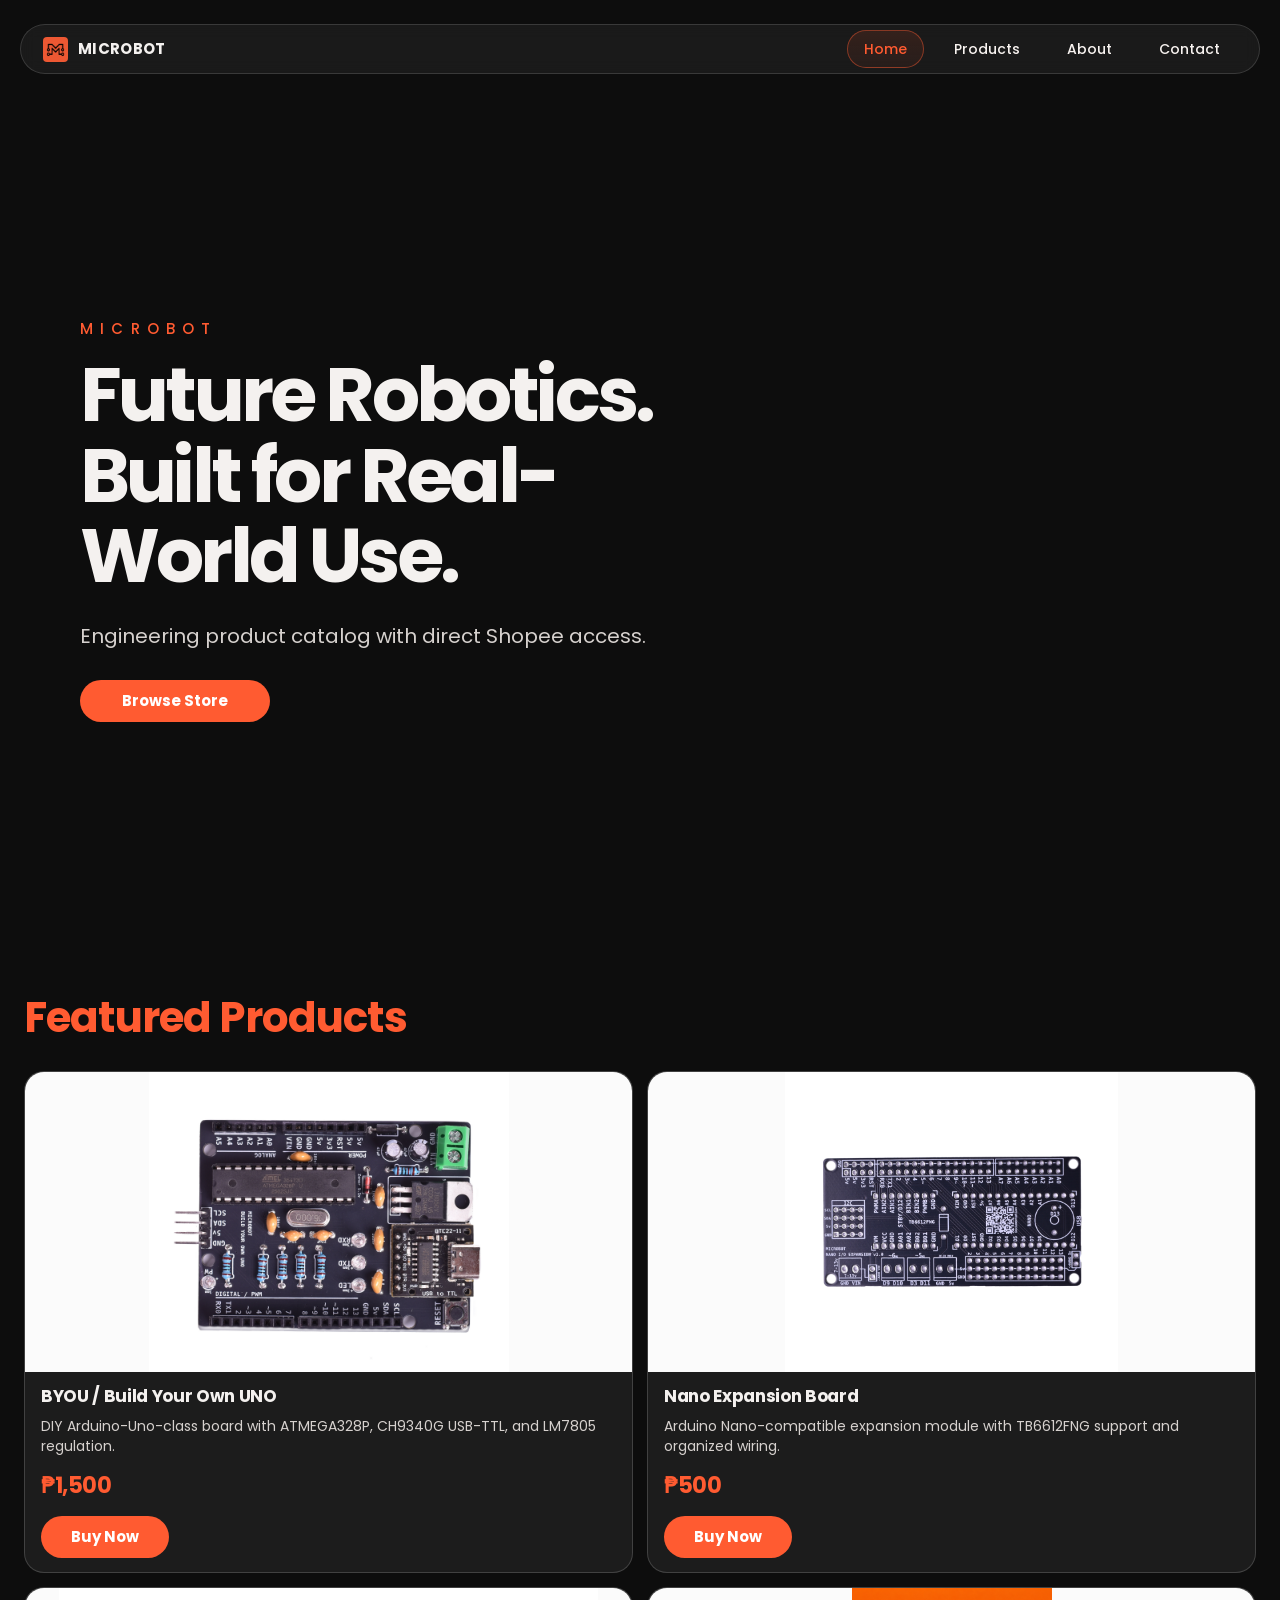
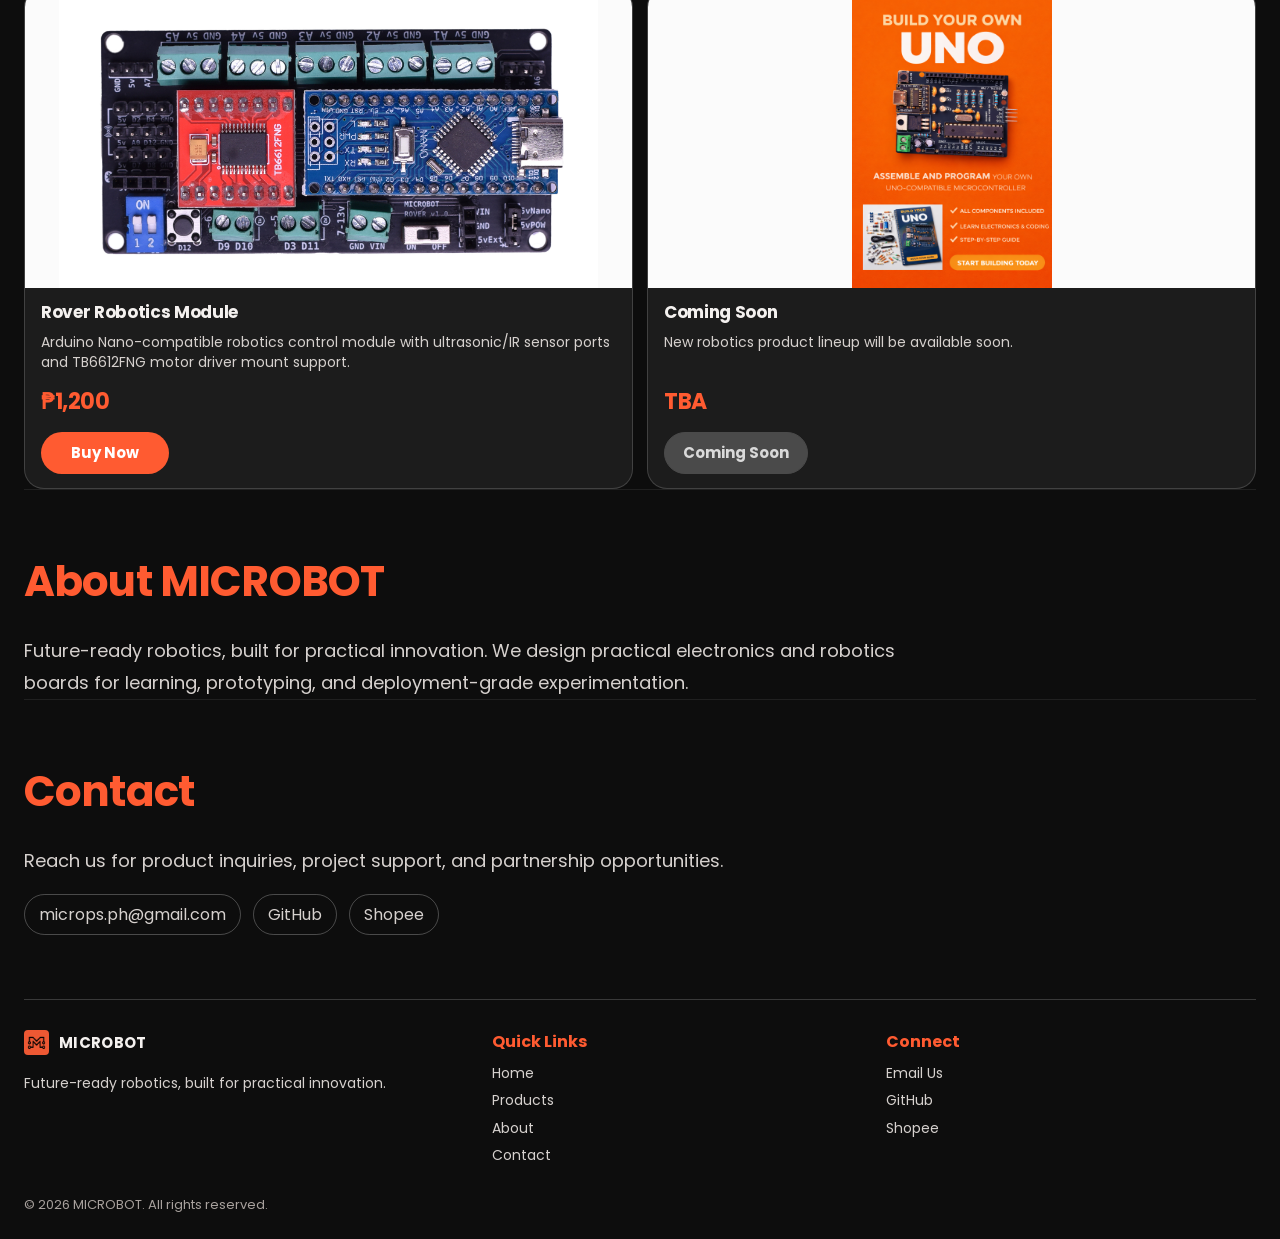
==== index.html @ d69ab6c5 "Initial commit - website ready for deployment" ====
<!doctype html>
<html lang="en">
<head>
  <meta charset="UTF-8">
  <meta name="viewport" content="width=device-width, initial-scale=1.0">
  <title>MICROBOT | Future Robotics Store</title>
  <meta name="theme-color" content="#0d0d0d">
  <link rel="preconnect" href="https://fonts.googleapis.com">
  <link rel="preconnect" href="https://fonts.gstatic.com" crossorigin>
  <link href="https://fonts.googleapis.com/css2?family=Poppins:wght@400;500;600;700;800&display=swap" rel="stylesheet">
  <link rel="stylesheet" href="style.css">
</head>
<body>
  <header class="site-shell">
    <div class="shell-bar">
      <a class="shell-brand" href="#home" aria-label="MICROBOT home">
        <img src="assets/images/Logo/logo.png" alt="MICROBOT logo">
        <span>MICROBOT</span>
      </a>
      <nav class="shell-nav" aria-label="Primary">
        <a class="shell-link is-active" href="#home">Home</a>
        <a class="shell-link" href="#products">Products</a>
        <a class="shell-link" href="#about">About</a>
        <a class="shell-link" href="#contact">Contact</a>
      </nav>
    </div>
  </header>

  <main>
    <section id="home" class="hero-section reveal reveal-hero">
      <div class="hero-content">
        <p class="hero-eyebrow">MICROBOT</p>
        <h1 class="hero-title">Future Robotics.<br>Built for Real-World Use.</h1>
        <p class="hero-copy">Engineering product catalog with direct Shopee access.</p>
        <a class="cta-button" href="#products">Browse Store</a>
      </div>
    </section>

    <section id="products" class="section-block products-section reveal">
      <h2 class="section-title">Featured Products</h2>
      <div id="productGrid" class="product-grid"></div>
    </section>

    <section id="about" class="section-block reveal about-section">
      <h2 class="section-title">About MICROBOT</h2>
      <p class="section-copy">Future-ready robotics, built for practical innovation. We design practical electronics and robotics boards for learning, prototyping, and deployment-grade experimentation.</p>
    </section>

    <section id="contact" class="section-block reveal contact-section">
      <h2 class="section-title">Contact</h2>
      <p class="section-copy">Reach us for product inquiries, project support, and partnership opportunities.</p>
      <div class="contact-links">
        <a href="mailto:microps.ph@gmail.com">microps.ph@gmail.com</a>
        <a href="https://github.com/jrgmendoza-bc" target="_blank" rel="noopener">GitHub</a>
        <a href="https://shopee.ph/search?keyword=MICROBOT" target="_blank" rel="noopener">Shopee</a>
      </div>
    </section>
  </main>

  <footer class="site-footer reveal">
    <div class="footer-grid">
      <div class="footer-brand">
        <div class="shell-brand">
          <img src="assets/images/Logo/logo.png" alt="MICROBOT logo">
          <span>MICROBOT</span>
        </div>
        <p>Future-ready robotics, built for practical innovation.</p>
      </div>
      <div class="footer-col">
        <h3>Quick Links</h3>
        <a href="#home">Home</a>
        <a href="#products">Products</a>
        <a href="#about">About</a>
        <a href="#contact">Contact</a>
      </div>
      <div class="footer-col">
        <h3>Connect</h3>
        <a href="mailto:microps.ph@gmail.com">Email Us</a>
        <a href="https://github.com/jrgmendoza-bc" target="_blank" rel="noopener">GitHub</a>
        <a href="https://shopee.ph/search?keyword=MICROBOT" target="_blank" rel="noopener">Shopee</a>
      </div>
    </div>
    <p class="copyright">&copy; 2026 MICROBOT. All rights reserved.</p>
  </footer>

  <script src="script.js"></script>
</body>
</html>
---- style.css ----
:root {
  --bg-color: #0d0d0d;
  --panel-color: #1c1c1c;
  --panel-border: rgba(255, 255, 255, 0.14);
  --text-primary: #f4f1ef;
  --text-secondary: #d6d1ce;
  --accent-color: #ff5b31;
  --accent-dark: #ef522b;
  --footer-line: rgba(255, 255, 255, 0.18);
  --shell-width: 1240px;
  --radius-xl: 26px;
  --radius-lg: 20px;
  --radius-pill: 999px;
}

* {
  box-sizing: border-box;
}

html,
body {
  margin: 0;
  padding: 0;
}

html {
  scroll-behavior: smooth;
}

body {
  min-height: 100vh;
  background: var(--bg-color);
  color: var(--text-primary);
  font-family: "Poppins", sans-serif;
  line-height: 1.45;
}

img {
  display: block;
  max-width: 100%;
}

a {
  color: inherit;
  text-decoration: none;
}

.site-shell {
  width: min(var(--shell-width), calc(100% - 24px));
  margin: 0 auto;
}

main,
.site-footer {
  width: min(var(--shell-width), calc(100% - 48px));
  margin: 0 auto;
}

.site-shell {
  position: sticky;
  top: 12px;
  z-index: 20;
  padding-top: 12px;
}

.shell-bar {
  display: flex;
  align-items: center;
  justify-content: space-between;
  min-height: 50px;
  padding: 0 22px;
  border: 1px solid var(--panel-border);
  border-radius: var(--radius-xl);
  background: rgba(28, 28, 28, 0.92);
  backdrop-filter: blur(8px);
}

.shell-brand {
  display: inline-flex;
  align-items: center;
  gap: 10px;
  font-size: 15px;
  font-weight: 700;
  letter-spacing: 0.02em;
}

.shell-brand img {
  width: 25px;
  height: 25px;
  border-radius: 4px;
}

.shell-nav {
  display: inline-flex;
  align-items: center;
  gap: 13px;
}

.shell-link {
  padding: 8px 16px;
  border: 1px solid transparent;
  border-radius: var(--radius-pill);
  color: #f8f3f0;
  font-size: 14px;
  font-weight: 500;
  transition: color 0.2s ease, border-color 0.2s ease, background-color 0.2s ease;
}

.shell-link:hover,
.shell-link.is-active {
  border-color: rgba(255, 91, 49, 0.45);
  background: linear-gradient(180deg, rgba(255, 91, 49, 0.12), rgba(255, 91, 49, 0.06));
  color: var(--accent-color);
}

main {
  padding-top: 8px;
}

.hero-section {
  position: relative;
  min-height: 100vh;
  display: flex;
  align-items: center;
  overflow: hidden;
  border-radius: 0;
  background: #0d0d0d;
}

.hero-content {
  position: relative;
  max-width: 700px;
  padding: 32px 56px;
}

.hero-eyebrow {
  margin: 0 0 16px;
  color: var(--accent-color);
  font-size: 15px;
  font-weight: 500;
  letter-spacing: 0.48em;
  animation: slideInUp 0.65s ease both;
}

.hero-title {
  margin: 0;
  font-size: clamp(56px, 7vw, 76px);
  line-height: 1.06;
  letter-spacing: -0.05em;
  font-weight: 700;
  animation: slideInUp 0.72s ease 0.08s both;
}

.hero-copy {
  max-width: 620px;
  margin: 22px 0 0;
  color: var(--text-secondary);
  font-size: 20px;
  line-height: 1.78;
  animation: slideInUp 0.72s ease 0.16s both;
}

.cta-button,
.buy-button {
  display: inline-flex;
  align-items: center;
  justify-content: center;
  min-height: 42px;
  padding: 0 18px;
  border-radius: var(--radius-pill);
  font-size: 15px;
  font-weight: 700;
  border: 1px solid transparent;
  background: var(--accent-color);
  color: #fff;
  transition: transform 0.18s ease, filter 0.18s ease;
}

.cta-button {
  min-width: 190px;
  margin-top: 26px;
  animation: slideInUp 0.72s ease 0.24s both;
}

.cta-button:hover,
.buy-button:hover {
  filter: brightness(1.03);
  transform: translateY(-2px);
}

.section-block {
  padding: 62px 0 0;
}

.products-section {
  padding-top: 18px;
}

.section-title {
  margin: 0 0 22px;
  color: var(--accent-color);
  font-size: clamp(30px, 4vw, 42px);
  font-weight: 700;
  letter-spacing: -0.02em;
}

.section-copy {
  margin: 0;
  max-width: 900px;
  color: var(--text-secondary);
  font-size: 18px;
  line-height: 1.8;
}

.product-grid {
  display: grid;
  grid-template-columns: repeat(2, minmax(0, 1fr));
  gap: 14px;
}

.product-card {
  overflow: hidden;
  border: 1px solid rgba(255, 255, 255, 0.16);
  border-radius: var(--radius-lg);
  background: var(--panel-color);
  transition: transform 0.2s ease, box-shadow 0.2s ease;
}

.product-card:hover {
  transform: translateY(-6px);
  box-shadow: 0 14px 30px rgba(0, 0, 0, 0.26);
}

.product-image {
  display: block;
  height: 300px;
  overflow: hidden;
  background: #fbfbfb;
}

.product-image img {
  width: 100%;
  height: 100%;
  object-fit: contain;
  transition: transform 0.35s ease;
}

.product-card:hover .product-image img {
  transform: scale(1.05);
}

.product-info {
  padding: 14px 16px;
}

.product-title {
  margin: 0;
  font-size: 17px;
  line-height: 1.18;
  font-weight: 700;
  letter-spacing: -0.02em;
}

.product-desc {
  margin: 10px 0 0;
  min-height: 44px;
  color: var(--text-secondary);
  font-size: 14px;
  line-height: 1.45;
}

.product-price {
  margin-top: 10px;
  color: var(--accent-color);
  font-size: 22px;
  font-weight: 700;
  letter-spacing: -0.02em;
}

.product-button-wrap {
  margin-top: 14px;
}

.product-button {
  min-width: 128px;
}

.is-coming-soon {
  opacity: 0.9;
}

.coming-soon-button {
  background: #4a4a4a;
  border-color: #4a4a4a;
  color: #d9d9d9;
  cursor: default;
  pointer-events: none;
}

.about-section,
.contact-section {
  border-top: 1px solid rgba(255, 255, 255, 0.08);
}

.contact-links {
  display: flex;
  flex-wrap: wrap;
  gap: 12px;
  margin-top: 16px;
}

.contact-links a {
  padding: 8px 14px;
  border: 1px solid rgba(255, 255, 255, 0.25);
  border-radius: var(--radius-pill);
  color: var(--text-secondary);
  transition: border-color 0.2s ease, color 0.2s ease;
}

.contact-links a:hover {
  border-color: var(--accent-color);
  color: var(--accent-color);
}

.site-footer {
  margin-top: 64px;
  padding: 30px 0 24px;
  border-top: 1px solid var(--footer-line);
}

.footer-grid {
  display: grid;
  grid-template-columns: 1.2fr 1fr 1fr;
  gap: 24px;
}

.footer-brand p {
  margin: 12px 0 0;
  color: var(--text-secondary);
  font-size: 14px;
}

.footer-col h3 {
  margin: 0 0 10px;
  color: var(--accent-color);
  font-size: 16px;
}

.footer-col a {
  display: block;
  margin-bottom: 7px;
  color: var(--text-secondary);
  font-size: 14px;
}

.footer-col a:hover {
  color: var(--accent-color);
}

.copyright {
  margin: 24px 0 0;
  color: #a8a19d;
  font-size: 13px;
}

.reveal {
  opacity: 0;
  transform: translateY(24px);
  transition: opacity 0.6s ease, transform 0.6s ease;
}

.reveal.is-visible {
  opacity: 1;
  transform: translateY(0);
}

.reveal-hero {
  opacity: 1;
  transform: none;
}

@keyframes slideInUp {
  from {
    opacity: 0;
    transform: translateY(20px);
  }

  to {
    opacity: 1;
    transform: translateY(0);
  }
}

@media (max-width: 820px) {
  .site-shell,
  main,
  .site-footer {
    width: min(var(--shell-width), calc(100% - 24px));
  }

  .shell-bar {
    flex-wrap: wrap;
    gap: 12px;
    padding: 12px 16px;
  }

  .shell-nav {
    width: 100%;
    justify-content: space-between;
  }

  .hero-content {
    padding: 40px 12px;
  }

  .hero-title {
    font-size: 48px;
  }

  .hero-copy {
    font-size: 17px;
    line-height: 1.7;
  }

  .product-grid,
  .footer-grid {
    grid-template-columns: 1fr;
  }

  .product-image {
    height: 250px;
  }
}
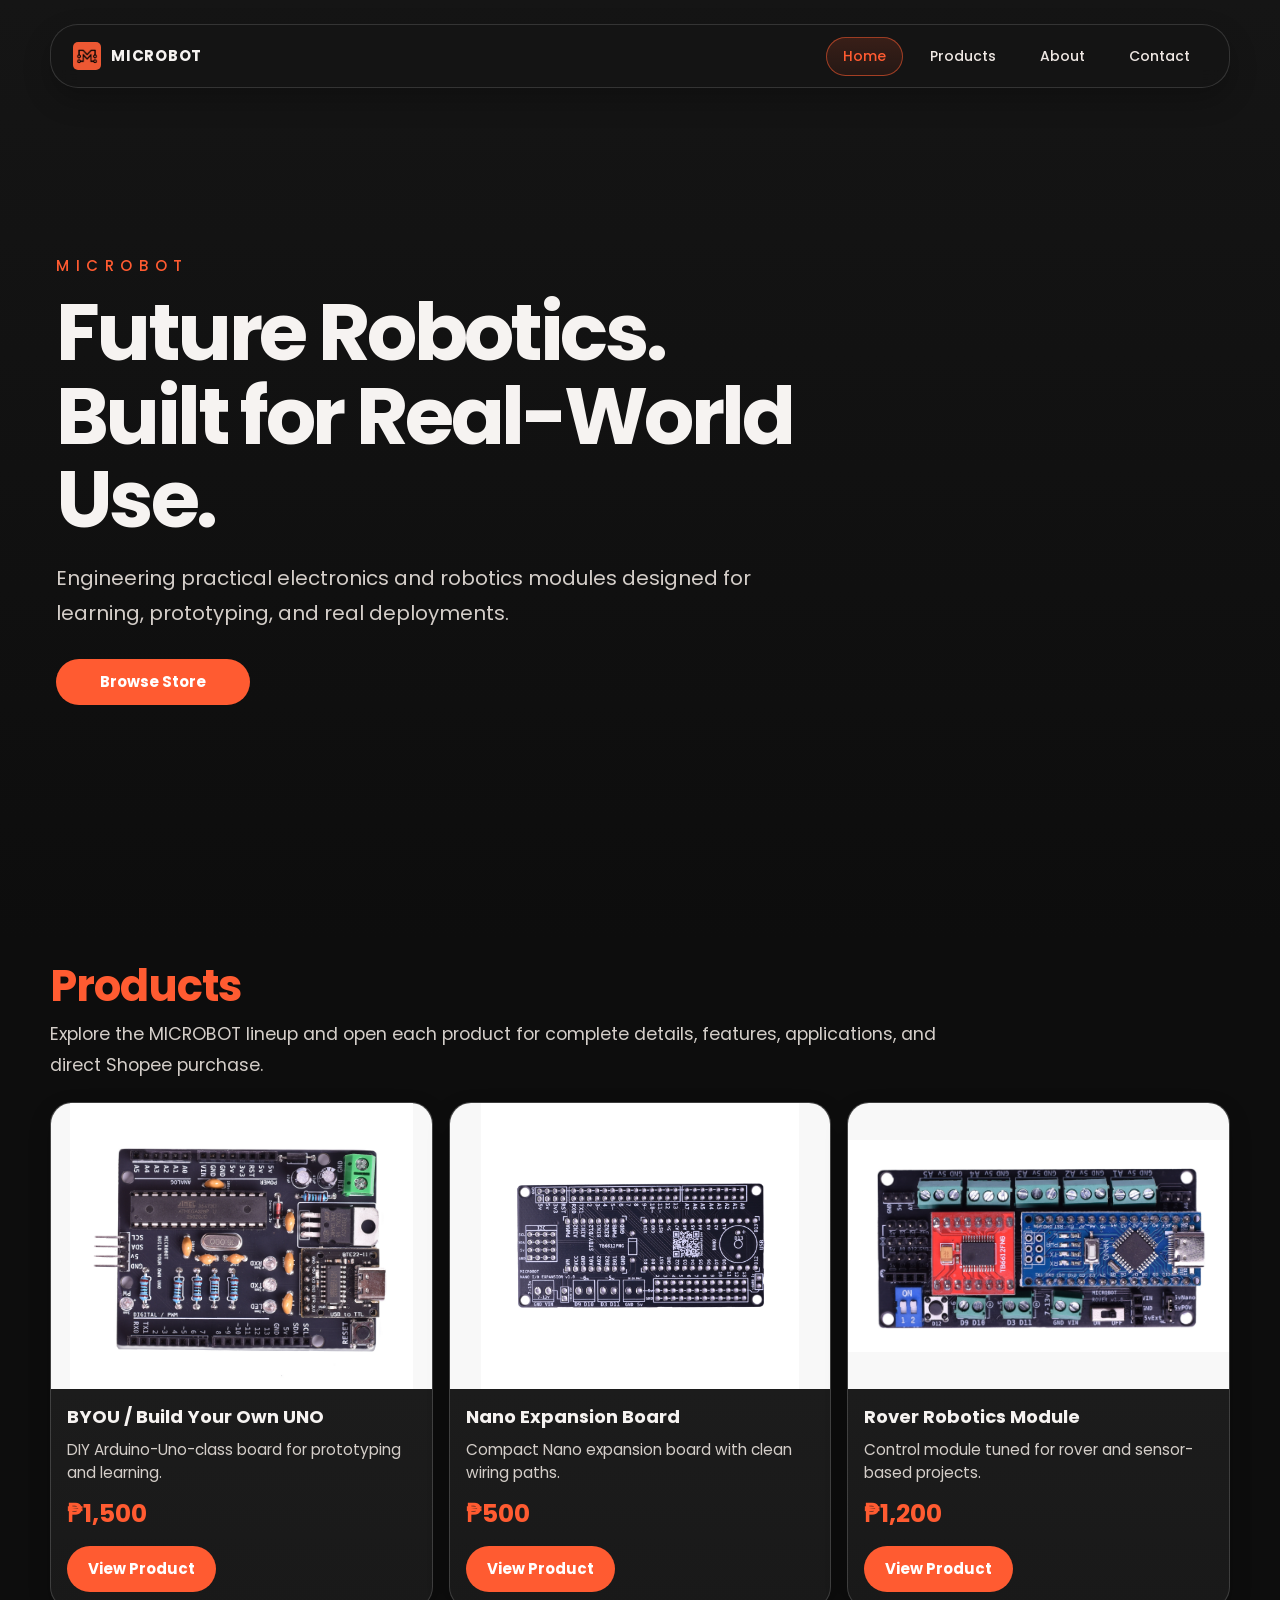
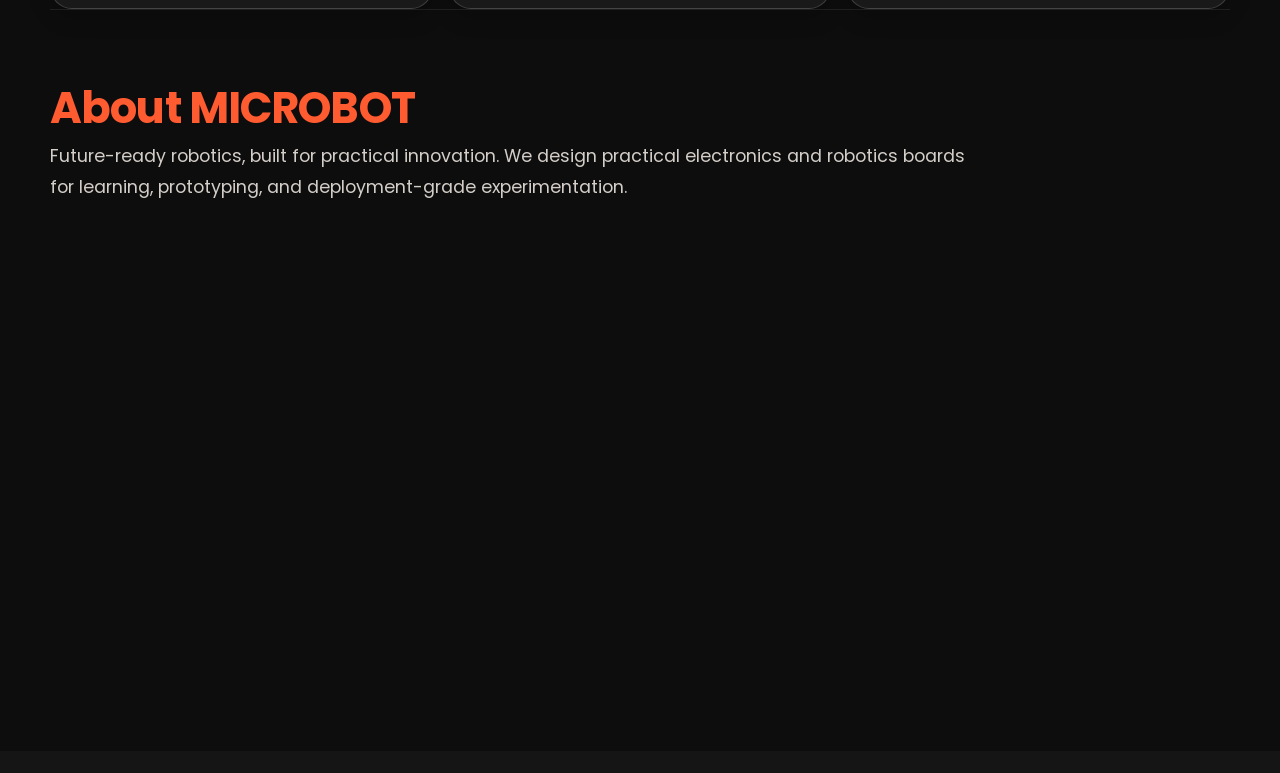
==== commit ff5bd6f2: "Update one-page flow and product detail pages" ====
--- a/index.html
+++ b/index.html
@@ -11,15 +11,20 @@
   <link rel="stylesheet" href="style.css">
 </head>
 <body>
-  <header class="site-shell">
-    <div class="shell-bar">
+  <header class="site-shell" id="top">
+    <div class="shell-bar" role="navigation" aria-label="Primary navigation">
       <a class="shell-brand" href="#home" aria-label="MICROBOT home">
         <img src="assets/images/Logo/logo.png" alt="MICROBOT logo">
         <span>MICROBOT</span>
       </a>
-      <nav class="shell-nav" aria-label="Primary">
-        <a class="shell-link is-active" href="#home">Home</a>
-        <a class="shell-link" href="#products">Products</a>
+      <button class="nav-toggle" type="button" aria-expanded="false" aria-controls="primaryNav" aria-label="Open menu">
+        <span></span>
+        <span></span>
+        <span></span>
+      </button>
+      <nav class="shell-nav" id="primaryNav" aria-label="Primary">
+        <a class="shell-link is-active" href="#home" data-nav="home">Home</a>
+        <a class="shell-link" href="#products" data-nav="products">Products</a>
         <a class="shell-link" href="#about">About</a>
         <a class="shell-link" href="#contact">Contact</a>
       </nav>
@@ -31,14 +36,15 @@
       <div class="hero-content">
         <p class="hero-eyebrow">MICROBOT</p>
         <h1 class="hero-title">Future Robotics.<br>Built for Real-World Use.</h1>
-        <p class="hero-copy">Engineering product catalog with direct Shopee access.</p>
+        <p class="hero-copy">Engineering practical electronics and robotics modules designed for learning, prototyping, and real deployments.</p>
         <a class="cta-button" href="#products">Browse Store</a>
       </div>
     </section>
 
     <section id="products" class="section-block products-section reveal">
-      <h2 class="section-title">Featured Products</h2>
-      <div id="productGrid" class="product-grid"></div>
+      <h2 class="section-title">Products</h2>
+      <p class="section-copy section-copy-compact">Explore the MICROBOT lineup and open each product for complete details, features, applications, and direct Shopee purchase.</p>
+      <div id="featuredGrid" class="product-grid"></div>
     </section>
 
     <section id="about" class="section-block reveal about-section">
@@ -64,7 +70,7 @@
           <img src="assets/images/Logo/logo.png" alt="MICROBOT logo">
           <span>MICROBOT</span>
         </div>
-        <p>Future-ready robotics, built for practical innovation.</p>
+        <p>Future-ready robotics systems built for practical innovation and real-world use.</p>
       </div>
       <div class="footer-col">
         <h3>Quick Links</h3>
@@ -72,6 +78,12 @@
         <a href="#products">Products</a>
         <a href="#about">About</a>
         <a href="#contact">Contact</a>
+      </div>
+      <div class="footer-col">
+        <h3>Products</h3>
+        <a href="product-detail.html?id=byou">BYOU / Build Your Own UNO</a>
+        <a href="product-detail.html?id=nano-expansion">Nano Expansion Board</a>
+        <a href="product-detail.html?id=rover-module">Rover Robotics Module</a>
       </div>
       <div class="footer-col">
         <h3>Connect</h3>
@@ -83,6 +95,7 @@
     <p class="copyright">&copy; 2026 MICROBOT. All rights reserved.</p>
   </footer>
 
+  <script src="product-data.js"></script>
   <script src="script.js"></script>
 </body>
 </html>
--- a/style.css
+++ b/style.css
@@ -1,15 +1,19 @@
 :root {
   --bg-color: #0d0d0d;
-  --panel-color: #1c1c1c;
+  --bg-gradient-top: #151515;
+  --panel-color: #191919;
+  --panel-elevated: #202020;
   --panel-border: rgba(255, 255, 255, 0.14);
-  --text-primary: #f4f1ef;
-  --text-secondary: #d6d1ce;
+  --text-primary: #f6f3f1;
+  --text-secondary: #d4cec9;
+  --text-muted: #a39d98;
   --accent-color: #ff5b31;
-  --accent-dark: #ef522b;
-  --footer-line: rgba(255, 255, 255, 0.18);
-  --shell-width: 1240px;
-  --radius-xl: 26px;
-  --radius-lg: 20px;
+  --accent-color-dark: #db471f;
+  --accent-glow: rgba(255, 91, 49, 0.35);
+  --shell-width: 1180px;
+  --radius-xl: 28px;
+  --radius-lg: 22px;
+  --radius-md: 16px;
   --radius-pill: 999px;
 }
 
@@ -29,10 +33,13 @@
 
 body {
   min-height: 100vh;
-  background: var(--bg-color);
+  background:
+    radial-gradient(1200px 380px at 10% -12%, rgba(255, 91, 49, 0.16), transparent 65%),
+    linear-gradient(180deg, var(--bg-gradient-top), var(--bg-color) 40%);
   color: var(--text-primary);
   font-family: "Poppins", sans-serif;
-  line-height: 1.45;
+  line-height: 1.5;
+  overflow-x: hidden;
 }
 
 img {
@@ -45,11 +52,7 @@
   text-decoration: none;
 }
 
-.site-shell {
-  width: min(var(--shell-width), calc(100% - 24px));
-  margin: 0 auto;
-}
-
+.site-shell,
 main,
 .site-footer {
   width: min(var(--shell-width), calc(100% - 48px));
@@ -59,7 +62,7 @@
 .site-shell {
   position: sticky;
   top: 12px;
-  z-index: 20;
+  z-index: 30;
   padding-top: 12px;
 }
 
@@ -67,12 +70,14 @@
   display: flex;
   align-items: center;
   justify-content: space-between;
-  min-height: 50px;
-  padding: 0 22px;
+  gap: 20px;
+  min-height: 64px;
+  padding: 10px 22px;
   border: 1px solid var(--panel-border);
   border-radius: var(--radius-xl);
-  background: rgba(28, 28, 28, 0.92);
-  backdrop-filter: blur(8px);
+  background: rgba(20, 20, 20, 0.9);
+  box-shadow: 0 12px 28px rgba(0, 0, 0, 0.24);
+  backdrop-filter: blur(10px);
 }
 
 .shell-brand {
@@ -81,26 +86,62 @@
   gap: 10px;
   font-size: 15px;
   font-weight: 700;
-  letter-spacing: 0.02em;
+  letter-spacing: 0.05em;
+  text-transform: uppercase;
+  white-space: nowrap;
 }
 
 .shell-brand img {
-  width: 25px;
-  height: 25px;
-  border-radius: 4px;
+  width: 28px;
+  height: 28px;
+  border-radius: 5px;
+}
+
+.nav-toggle {
+  display: none;
+  width: 44px;
+  height: 44px;
+  padding: 10px;
+  border: 1px solid rgba(255, 255, 255, 0.22);
+  border-radius: 12px;
+  background: transparent;
+  color: inherit;
+}
+
+.nav-toggle span {
+  display: block;
+  width: 100%;
+  height: 2px;
+  margin: 4px 0;
+  border-radius: 20px;
+  background: var(--text-primary);
+  transform-origin: center;
+  transition: transform 0.2s ease, opacity 0.2s ease;
+}
+
+.nav-toggle[aria-expanded="true"] span:nth-child(1) {
+  transform: translateY(6px) rotate(45deg);
+}
+
+.nav-toggle[aria-expanded="true"] span:nth-child(2) {
+  opacity: 0;
+}
+
+.nav-toggle[aria-expanded="true"] span:nth-child(3) {
+  transform: translateY(-6px) rotate(-45deg);
 }
 
 .shell-nav {
   display: inline-flex;
   align-items: center;
-  gap: 13px;
+  gap: 10px;
 }
 
 .shell-link {
   padding: 8px 16px;
   border: 1px solid transparent;
   border-radius: var(--radius-pill);
-  color: #f8f3f0;
+  color: #efe8e4;
   font-size: 14px;
   font-weight: 500;
   transition: color 0.2s ease, border-color 0.2s ease, background-color 0.2s ease;
@@ -108,197 +149,373 @@
 
 .shell-link:hover,
 .shell-link.is-active {
-  border-color: rgba(255, 91, 49, 0.45);
-  background: linear-gradient(180deg, rgba(255, 91, 49, 0.12), rgba(255, 91, 49, 0.06));
-  color: var(--accent-color);
+  color: var(--accent-color);
+  border-color: rgba(255, 91, 49, 0.55);
+  background: linear-gradient(180deg, rgba(255, 91, 49, 0.16), rgba(255, 91, 49, 0.08));
 }
 
 main {
-  padding-top: 8px;
+  padding-top: 14px;
 }
 
 .hero-section {
-  position: relative;
-  min-height: 100vh;
+  min-height: calc(100vh - 102px);
   display: flex;
   align-items: center;
-  overflow: hidden;
-  border-radius: 0;
-  background: #0d0d0d;
+  border-radius: 14px;
+  background: transparent;
 }
 
 .hero-content {
-  position: relative;
+  max-width: 880px;
+  padding: 18px 6px 36px;
+}
+
+.hero-eyebrow {
+  margin: 0 0 14px;
+  color: var(--accent-color);
+  font-size: clamp(12px, 1.3vw, 15px);
+  font-weight: 500;
+  letter-spacing: 0.44em;
+  text-transform: uppercase;
+  animation: slideInUp 0.7s ease both;
+}
+
+.hero-title {
+  margin: 0;
+  font-size: clamp(2rem, 8vw, 5rem);
+  line-height: 1.04;
+  letter-spacing: -0.045em;
+  font-weight: 700;
+  text-wrap: balance;
+  animation: slideInUp 0.76s ease 0.08s both;
+}
+
+.hero-copy {
   max-width: 700px;
-  padding: 32px 56px;
-}
-
-.hero-eyebrow {
-  margin: 0 0 16px;
-  color: var(--accent-color);
-  font-size: 15px;
-  font-weight: 500;
-  letter-spacing: 0.48em;
-  animation: slideInUp 0.65s ease both;
-}
-
-.hero-title {
-  margin: 0;
-  font-size: clamp(56px, 7vw, 76px);
-  line-height: 1.06;
-  letter-spacing: -0.05em;
-  font-weight: 700;
-  animation: slideInUp 0.72s ease 0.08s both;
-}
-
-.hero-copy {
-  max-width: 620px;
-  margin: 22px 0 0;
+  margin: 20px 0 0;
   color: var(--text-secondary);
-  font-size: 20px;
-  line-height: 1.78;
-  animation: slideInUp 0.72s ease 0.16s both;
+  font-size: clamp(1rem, 2.2vw, 1.25rem);
+  line-height: 1.75;
+  animation: slideInUp 0.76s ease 0.16s both;
 }
 
 .cta-button,
-.buy-button {
+.buy-button,
+.section-link {
   display: inline-flex;
   align-items: center;
   justify-content: center;
-  min-height: 42px;
-  padding: 0 18px;
+  min-height: 46px;
+  padding: 0 20px;
+  border: 1px solid transparent;
   border-radius: var(--radius-pill);
   font-size: 15px;
   font-weight: 700;
-  border: 1px solid transparent;
+  transition: transform 0.18s ease, filter 0.18s ease, background-color 0.18s ease;
+}
+
+.cta-button,
+.buy-button {
+  color: #fff;
   background: var(--accent-color);
-  color: #fff;
-  transition: transform 0.18s ease, filter 0.18s ease;
 }
 
 .cta-button {
-  min-width: 190px;
-  margin-top: 26px;
-  animation: slideInUp 0.72s ease 0.24s both;
+  margin-top: 28px;
+  min-width: 194px;
+  animation: slideInUp 0.76s ease 0.24s both;
 }
 
 .cta-button:hover,
-.buy-button:hover {
-  filter: brightness(1.03);
+.buy-button:hover,
+.section-link:hover {
+  filter: brightness(1.05);
   transform: translateY(-2px);
 }
 
+.cta-button:active,
+.buy-button:active,
+.section-link:active {
+  transform: translateY(0);
+}
+
 .section-block {
-  padding: 62px 0 0;
-}
-
-.products-section {
-  padding-top: 18px;
+  padding: 66px 0 0;
+}
+
+.section-head {
+  display: flex;
+  align-items: center;
+  justify-content: space-between;
+  gap: 16px;
+  margin-bottom: 18px;
 }
 
 .section-title {
-  margin: 0 0 22px;
-  color: var(--accent-color);
-  font-size: clamp(30px, 4vw, 42px);
+  margin: 0;
+  color: var(--accent-color);
+  font-size: clamp(1.8rem, 4vw, 2.7rem);
   font-weight: 700;
   letter-spacing: -0.02em;
 }
 
+.section-link {
+  min-height: 40px;
+  padding: 0 15px;
+  font-size: 14px;
+  color: var(--accent-color);
+  border-color: rgba(255, 91, 49, 0.42);
+  background: rgba(255, 91, 49, 0.08);
+}
+
 .section-copy {
   margin: 0;
-  max-width: 900px;
+  max-width: 920px;
   color: var(--text-secondary);
+  font-size: clamp(0.98rem, 2vw, 1.1rem);
+  line-height: 1.8;
+}
+
+.section-copy-compact {
+  margin-bottom: 20px;
+}
+
+.products-hero {
+  padding-top: 110px;
+  min-height: auto;
+}
+
+.detail-section {
+  padding-top: 96px;
+}
+
+.detail-card {
+  border: 1px solid rgba(255, 255, 255, 0.16);
+  border-radius: var(--radius-lg);
+  background: linear-gradient(180deg, var(--panel-elevated), var(--panel-color));
+  box-shadow: 0 14px 32px rgba(0, 0, 0, 0.28);
+  padding: clamp(16px, 3vw, 30px);
+}
+
+.detail-layout {
+  display: grid;
+  grid-template-columns: minmax(0, 1.05fr) minmax(0, 1fr);
+  gap: clamp(18px, 3vw, 30px);
+}
+
+.detail-main-image-wrap {
+  position: relative;
+  border-radius: var(--radius-md);
+  border: 1px solid rgba(255, 255, 255, 0.14);
+  overflow: hidden;
+  background: #f8f8f8;
+  aspect-ratio: 4 / 3;
+}
+
+.detail-main-image {
+  width: 100%;
+  height: 100%;
+  object-fit: contain;
+}
+
+.gallery-nav {
+  position: absolute;
+  top: 50%;
+  transform: translateY(-50%);
+  width: 38px;
+  height: 38px;
+  border: 1px solid rgba(255, 255, 255, 0.2);
+  border-radius: 999px;
+  color: #fff;
+  background: rgba(12, 12, 12, 0.56);
   font-size: 18px;
-  line-height: 1.8;
+  line-height: 1;
+  cursor: pointer;
+}
+
+.gallery-prev {
+  left: 10px;
+}
+
+.gallery-next {
+  right: 10px;
+}
+
+.detail-thumbs {
+  display: grid;
+  grid-template-columns: repeat(3, minmax(0, 1fr));
+  gap: 10px;
+  margin-top: 12px;
+}
+
+.detail-thumb {
+  border: 1px solid rgba(255, 255, 255, 0.2);
+  border-radius: 12px;
+  background: #f8f8f8;
+  padding: 4px;
+  aspect-ratio: 1 / 1;
+  overflow: hidden;
+  cursor: pointer;
+  transition: border-color 0.18s ease, transform 0.18s ease;
+}
+
+.detail-thumb img {
+  width: 100%;
+  height: 100%;
+  object-fit: contain;
+}
+
+.detail-thumb:hover,
+.detail-thumb.is-active {
+  border-color: var(--accent-color);
+  transform: translateY(-2px);
+}
+
+.detail-content {
+  display: flex;
+  flex-direction: column;
+}
+
+.detail-label {
+  margin: 0;
+  color: var(--accent-color);
+  letter-spacing: 0.25em;
+  font-size: 12px;
+  font-weight: 600;
+}
+
+.detail-title {
+  margin: 12px 0 6px;
+  font-size: clamp(1.6rem, 3.6vw, 2.5rem);
+  line-height: 1.1;
+}
+
+.detail-price {
+  margin: 0;
+  color: var(--accent-color);
+  font-weight: 700;
+  font-size: clamp(1.35rem, 3.1vw, 1.95rem);
+}
+
+.detail-description {
+  margin: 16px 0 0;
+  color: var(--text-secondary);
+  line-height: 1.75;
+}
+
+.detail-list-wrap {
+  margin-top: 18px;
+}
+
+.detail-list-title {
+  margin: 0 0 10px;
+  color: var(--accent-color);
+  font-size: 1.04rem;
+}
+
+.detail-list {
+  margin: 0;
+  padding-left: 20px;
+  color: var(--text-secondary);
+  line-height: 1.6;
+}
+
+.detail-list li {
+  margin-bottom: 8px;
+}
+
+.detail-actions {
+  display: flex;
+  flex-wrap: wrap;
+  gap: 10px;
+  margin-top: 24px;
+}
+
+.detail-buy {
+  min-width: 150px;
 }
 
 .product-grid {
   display: grid;
-  grid-template-columns: repeat(2, minmax(0, 1fr));
-  gap: 14px;
+  grid-template-columns: repeat(3, minmax(0, 1fr));
+  gap: 16px;
 }
 
 .product-card {
+  display: flex;
+  flex-direction: column;
   overflow: hidden;
   border: 1px solid rgba(255, 255, 255, 0.16);
   border-radius: var(--radius-lg);
-  background: var(--panel-color);
+  background: linear-gradient(180deg, var(--panel-elevated), var(--panel-color));
+  box-shadow: 0 8px 22px rgba(0, 0, 0, 0.2);
   transition: transform 0.2s ease, box-shadow 0.2s ease;
 }
 
 .product-card:hover {
-  transform: translateY(-6px);
-  box-shadow: 0 14px 30px rgba(0, 0, 0, 0.26);
+  transform: translateY(-7px);
+  box-shadow: 0 16px 34px rgba(0, 0, 0, 0.32);
 }
 
 .product-image {
-  display: block;
-  height: 300px;
+  width: 100%;
+  aspect-ratio: 4 / 3;
+  background: #f8f8f8;
   overflow: hidden;
-  background: #fbfbfb;
 }
 
 .product-image img {
   width: 100%;
   height: 100%;
   object-fit: contain;
-  transition: transform 0.35s ease;
+  transition: transform 0.3s ease;
 }
 
 .product-card:hover .product-image img {
-  transform: scale(1.05);
+  transform: scale(1.04);
 }
 
 .product-info {
-  padding: 14px 16px;
+  display: flex;
+  flex: 1;
+  flex-direction: column;
+  gap: 10px;
+  padding: 16px;
 }
 
 .product-title {
   margin: 0;
-  font-size: 17px;
-  line-height: 1.18;
+  font-size: clamp(1rem, 2.2vw, 1.13rem);
+  line-height: 1.3;
   font-weight: 700;
-  letter-spacing: -0.02em;
 }
 
 .product-desc {
-  margin: 10px 0 0;
-  min-height: 44px;
+  margin: 0;
   color: var(--text-secondary);
-  font-size: 14px;
-  line-height: 1.45;
+  font-size: clamp(0.9rem, 1.9vw, 0.96rem);
+  line-height: 1.52;
 }
 
 .product-price {
-  margin-top: 10px;
-  color: var(--accent-color);
-  font-size: 22px;
+  margin-top: auto;
+  color: var(--accent-color);
+  font-size: clamp(1.2rem, 3.4vw, 1.55rem);
   font-weight: 700;
-  letter-spacing: -0.02em;
 }
 
 .product-button-wrap {
-  margin-top: 14px;
+  margin-top: 4px;
 }
 
 .product-button {
-  min-width: 128px;
-}
-
-.is-coming-soon {
-  opacity: 0.9;
-}
-
-.coming-soon-button {
-  background: #4a4a4a;
-  border-color: #4a4a4a;
-  color: #d9d9d9;
-  cursor: default;
-  pointer-events: none;
+  min-width: 126px;
 }
 
 .about-section,
-.contact-section {
+.contact-section,
+.catalog-section {
   border-top: 1px solid rgba(255, 255, 255, 0.08);
 }
 
@@ -306,12 +523,16 @@
   display: flex;
   flex-wrap: wrap;
   gap: 12px;
-  margin-top: 16px;
+  margin-top: 18px;
 }
 
 .contact-links a {
-  padding: 8px 14px;
-  border: 1px solid rgba(255, 255, 255, 0.25);
+  min-height: 40px;
+  display: inline-flex;
+  align-items: center;
+  justify-content: center;
+  padding: 0 14px;
+  border: 1px solid rgba(255, 255, 255, 0.24);
   border-radius: var(--radius-pill);
   color: var(--text-secondary);
   transition: border-color 0.2s ease, color 0.2s ease;
@@ -323,14 +544,14 @@
 }
 
 .site-footer {
-  margin-top: 64px;
-  padding: 30px 0 24px;
-  border-top: 1px solid var(--footer-line);
+  margin-top: 76px;
+  padding: 34px 0 24px;
+  border-top: 1px solid rgba(255, 255, 255, 0.16);
 }
 
 .footer-grid {
   display: grid;
-  grid-template-columns: 1.2fr 1fr 1fr;
+  grid-template-columns: 1.3fr 1fr 1fr 1fr;
   gap: 24px;
 }
 
@@ -338,6 +559,7 @@
   margin: 12px 0 0;
   color: var(--text-secondary);
   font-size: 14px;
+  line-height: 1.7;
 }
 
 .footer-col h3 {
@@ -348,9 +570,10 @@
 
 .footer-col a {
   display: block;
-  margin-bottom: 7px;
+  margin: 0 0 8px;
   color: var(--text-secondary);
   font-size: 14px;
+  line-height: 1.45;
 }
 
 .footer-col a:hover {
@@ -359,14 +582,14 @@
 
 .copyright {
   margin: 24px 0 0;
-  color: #a8a19d;
+  color: var(--text-muted);
   font-size: 13px;
 }
 
 .reveal {
   opacity: 0;
-  transform: translateY(24px);
-  transition: opacity 0.6s ease, transform 0.6s ease;
+  transform: translateY(22px);
+  transition: opacity 0.55s ease, transform 0.55s ease;
 }
 
 .reveal.is-visible {
@@ -391,7 +614,21 @@
   }
 }
 
-@media (max-width: 820px) {
+@media (max-width: 1024px) {
+  .product-grid {
+    grid-template-columns: repeat(2, minmax(0, 1fr));
+  }
+
+  .footer-grid {
+    grid-template-columns: repeat(2, minmax(0, 1fr));
+  }
+
+  .detail-layout {
+    grid-template-columns: 1fr;
+  }
+}
+
+@media (max-width: 760px) {
   .site-shell,
   main,
   .site-footer {
@@ -399,27 +636,67 @@
   }
 
   .shell-bar {
-    flex-wrap: wrap;
-    gap: 12px;
-    padding: 12px 16px;
+    padding: 9px 12px;
+    min-height: 58px;
+  }
+
+  .nav-toggle {
+    display: inline-block;
   }
 
   .shell-nav {
+    position: absolute;
+    left: 0;
+    right: 0;
+    top: calc(100% + 10px);
+    display: none;
+    flex-direction: column;
+    gap: 2px;
+    margin: 0 auto;
+    width: min(var(--shell-width), calc(100% - 24px));
+    padding: 10px;
+    border: 1px solid var(--panel-border);
+    border-radius: 18px;
+    background: rgba(20, 20, 20, 0.97);
+    backdrop-filter: blur(10px);
+  }
+
+  .shell-nav.is-open {
+    display: flex;
+  }
+
+  .shell-link {
     width: 100%;
-    justify-content: space-between;
+    padding: 11px 12px;
+    font-size: 14px;
+    text-align: left;
+  }
+
+  .hero-section {
+    min-height: calc(100vh - 84px);
   }
 
   .hero-content {
-    padding: 40px 12px;
+    padding: 8px 0 28px;
   }
 
   .hero-title {
-    font-size: 48px;
+    max-width: 12ch;
   }
 
   .hero-copy {
-    font-size: 17px;
-    line-height: 1.7;
+    line-height: 1.65;
+  }
+
+  .cta-button,
+  .buy-button {
+    min-height: 44px;
+  }
+
+  .section-head {
+    align-items: flex-start;
+    flex-direction: column;
+    margin-bottom: 14px;
   }
 
   .product-grid,
@@ -428,6 +705,50 @@
   }
 
   .product-image {
-    height: 250px;
-  }
-}
+    aspect-ratio: 16 / 11;
+  }
+
+  .site-footer {
+    margin-top: 62px;
+    padding-bottom: 20px;
+  }
+
+  .detail-section {
+    padding-top: 78px;
+  }
+
+  .detail-actions {
+    flex-direction: column;
+  }
+
+  .detail-buy,
+  .detail-actions .section-link {
+    width: 100%;
+  }
+
+  .gallery-nav {
+    width: 34px;
+    height: 34px;
+    font-size: 16px;
+  }
+}
+
+@media (prefers-reduced-motion: reduce) {
+  html {
+    scroll-behavior: auto;
+  }
+
+  *,
+  *::before,
+  *::after {
+    animation-duration: 0.01ms !important;
+    animation-iteration-count: 1 !important;
+    transition-duration: 0.01ms !important;
+    scroll-behavior: auto !important;
+  }
+
+  .reveal {
+    opacity: 1;
+    transform: none;
+  }
+}
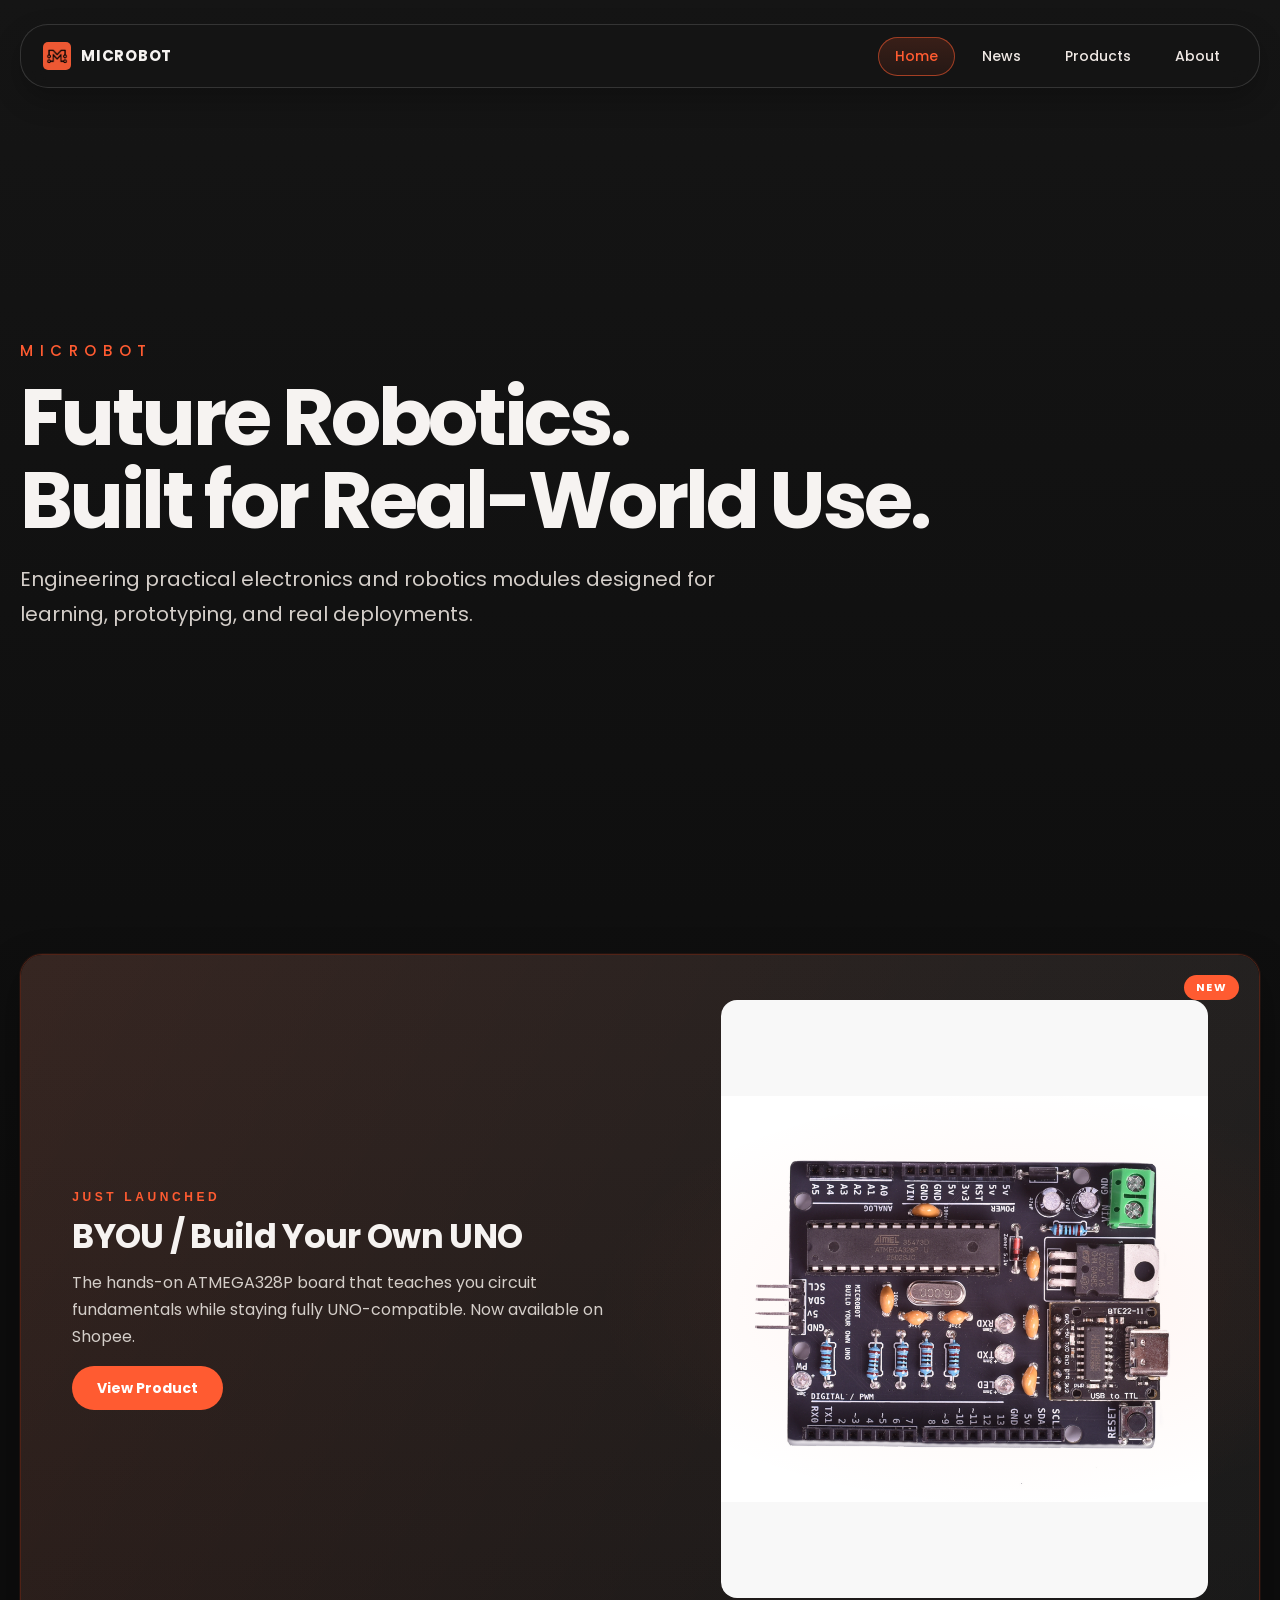
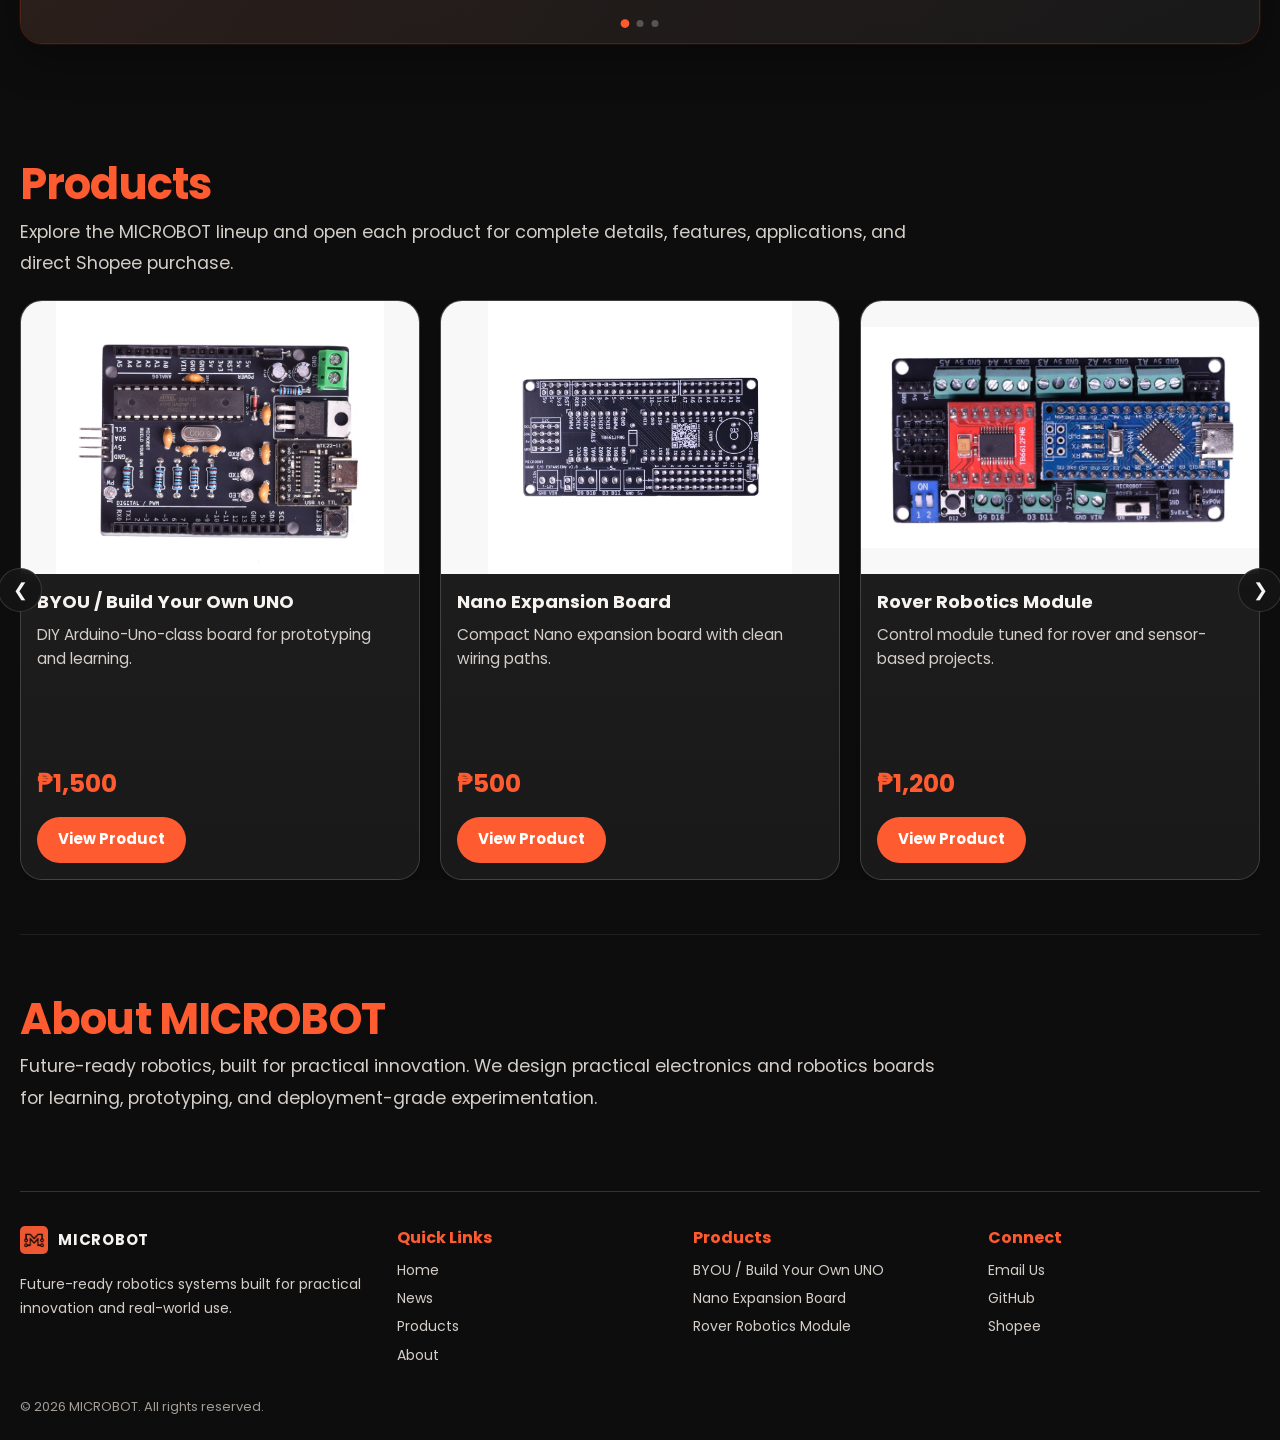
==== commit b9f0899c: "feat: full-screen hero/news/products sections, tab-style nav, hero height fix" ====
--- a/index.html
+++ b/index.html
@@ -24,9 +24,9 @@
       </button>
       <nav class="shell-nav" id="primaryNav" aria-label="Primary">
         <a class="shell-link is-active" href="#home" data-nav="home">Home</a>
+        <a class="shell-link" href="#news" data-nav="news">News</a>
         <a class="shell-link" href="#products" data-nav="products">Products</a>
         <a class="shell-link" href="#about">About</a>
-        <a class="shell-link" href="#contact">Contact</a>
       </nav>
     </div>
   </header>
@@ -37,14 +37,78 @@
         <p class="hero-eyebrow">MICROBOT</p>
         <h1 class="hero-title">Future Robotics.<br>Built for Real-World Use.</h1>
         <p class="hero-copy">Engineering practical electronics and robotics modules designed for learning, prototyping, and real deployments.</p>
-        <a class="cta-button" href="#products">Browse Store</a>
+      </div>
+    </section>
+
+    <section id="news" class="featured-banner-section reveal">
+      <div class="fbc" id="featuredBannerCarousel" aria-label="Featured news and products">
+
+        <!-- Slide 1 -->
+        <div class="fbc-slide is-active" data-href="product-detail.html?id=byou">
+          <div class="fbc-badge">NEW</div>
+          <div class="fbc-text">
+            <p class="fbc-eyebrow">Just Launched</p>
+            <h2 class="fbc-title">BYOU / Build Your Own UNO</h2>
+            <p class="fbc-desc">The hands-on ATMEGA328P board that teaches you circuit fundamentals while staying fully UNO-compatible. Now available on Shopee.</p>
+            <a class="fbc-cta" href="product-detail.html?id=byou">View Product</a>
+          </div>
+          <div class="fbc-media">
+            <img src="assets/images/BYOU/BLK.JPG" alt="BYOU Build Your Own UNO">
+          </div>
+        </div>
+
+        <!-- Slide 2 -->
+        <div class="fbc-slide" data-href="product-detail.html?id=rover-module">
+          <div class="fbc-badge fbc-badge--sale">SALE</div>
+          <div class="fbc-text">
+            <p class="fbc-eyebrow">Limited Offer</p>
+            <h2 class="fbc-title">Rover Robotics Module</h2>
+            <p class="fbc-desc">Get our Nano-compatible rover control board with ultrasonic and IR sensor ports at a special introductory price. Built for practical navigation projects.</p>
+            <a class="fbc-cta" href="product-detail.html?id=rover-module">Shop Now</a>
+          </div>
+          <div class="fbc-media">
+            <img src="assets/images/Rover/1.png" alt="Rover Robotics Module">
+          </div>
+        </div>
+
+        <!-- Slide 3 -->
+        <div class="fbc-slide" data-href="product-detail.html?id=nano-expansion">
+          <div class="fbc-badge fbc-badge--tip">HOT</div>
+          <div class="fbc-text">
+            <p class="fbc-eyebrow">Community Favorite</p>
+            <h2 class="fbc-title">Nano Expansion Board</h2>
+            <p class="fbc-desc">The compact expansion board loved by makers. Organized wiring channels and motor driver support so your Nano projects go from bench to bot faster.</p>
+            <a class="fbc-cta" href="product-detail.html?id=nano-expansion">Learn More</a>
+          </div>
+          <div class="fbc-media">
+            <img src="assets/images/Nano Expansion/2.jpg" alt="Nano Expansion Board">
+          </div>
+        </div>
+
+        <!-- Click zones -->
+        <div class="fbc-zone fbc-zone--prev" role="button" tabindex="0" aria-label="Previous slide"></div>
+        <div class="fbc-zone fbc-zone--next" role="button" tabindex="0" aria-label="Next slide"></div>
+
+        <!-- Dots -->
+        <div class="fbc-dots" aria-hidden="true">
+          <span class="fbc-dot is-active"></span>
+          <span class="fbc-dot"></span>
+          <span class="fbc-dot"></span>
+        </div>
+
       </div>
     </section>
 
     <section id="products" class="section-block products-section reveal">
       <h2 class="section-title">Products</h2>
       <p class="section-copy section-copy-compact">Explore the MICROBOT lineup and open each product for complete details, features, applications, and direct Shopee purchase.</p>
-      <div id="featuredGrid" class="product-grid"></div>
+      <div class="carousel-wrapper">
+        <button class="carousel-btn carousel-prev" type="button" aria-label="Previous products">&#10094;</button>
+        <div class="featured-carousel">
+          <div id="featuredGrid" class="carousel-track"></div>
+        </div>
+        <button class="carousel-btn carousel-next" type="button" aria-label="Next products">&#10095;</button>
+      </div>
     </section>
 
     <section id="about" class="section-block reveal about-section">
@@ -52,15 +116,6 @@
       <p class="section-copy">Future-ready robotics, built for practical innovation. We design practical electronics and robotics boards for learning, prototyping, and deployment-grade experimentation.</p>
     </section>
 
-    <section id="contact" class="section-block reveal contact-section">
-      <h2 class="section-title">Contact</h2>
-      <p class="section-copy">Reach us for product inquiries, project support, and partnership opportunities.</p>
-      <div class="contact-links">
-        <a href="mailto:microps.ph@gmail.com">microps.ph@gmail.com</a>
-        <a href="https://github.com/jrgmendoza-bc" target="_blank" rel="noopener">GitHub</a>
-        <a href="https://shopee.ph/search?keyword=MICROBOT" target="_blank" rel="noopener">Shopee</a>
-      </div>
-    </section>
   </main>
 
   <footer class="site-footer reveal">
@@ -75,9 +130,9 @@
       <div class="footer-col">
         <h3>Quick Links</h3>
         <a href="#home">Home</a>
+        <a href="#news">News</a>
         <a href="#products">Products</a>
         <a href="#about">About</a>
-        <a href="#contact">Contact</a>
       </div>
       <div class="footer-col">
         <h3>Products</h3>
--- a/style.css
+++ b/style.css
@@ -10,7 +10,7 @@
   --accent-color: #ff5b31;
   --accent-color-dark: #db471f;
   --accent-glow: rgba(255, 91, 49, 0.35);
-  --shell-width: 1180px;
+  --shell-width: 1520px;
   --radius-xl: 28px;
   --radius-lg: 22px;
   --radius-md: 16px;
@@ -53,9 +53,8 @@
 }
 
 .site-shell,
-main,
 .site-footer {
-  width: min(var(--shell-width), calc(100% - 48px));
+  width: min(var(--shell-width), calc(100% - 40px));
   margin: 0 auto;
 }
 
@@ -155,20 +154,21 @@
 }
 
 main {
+  width: 100%;
   padding-top: 14px;
 }
 
 .hero-section {
-  min-height: calc(100vh - 102px);
+  min-height: calc(100vh - var(--hero-offset, 90px));
   display: flex;
   align-items: center;
-  border-radius: 14px;
+  padding: 0 max(20px, calc((100vw - var(--shell-width)) / 2 + 20px));
   background: transparent;
 }
 
 .hero-content {
-  max-width: 880px;
-  padding: 18px 6px 36px;
+  width: 100%;
+  padding: 18px 0 36px;
 }
 
 .hero-eyebrow {
@@ -241,7 +241,19 @@
 }
 
 .section-block {
-  padding: 66px 0 0;
+  width: min(var(--shell-width), calc(100% - 40px));
+  margin: 0 auto;
+  padding: 52px 0 0;
+}
+
+.products-section {
+  min-height: calc(100vh - 102px);
+  display: flex;
+  flex-direction: column;
+  justify-content: center;
+  padding-top: clamp(40px, 6vh, 80px);
+  padding-bottom: clamp(40px, 6vh, 80px);
+  width: min(var(--shell-width), calc(100% - 40px));
 }
 
 .section-head {
@@ -279,6 +291,238 @@
 
 .section-copy-compact {
   margin-bottom: 20px;
+}
+
+/* === FEATURED BANNER CAROUSEL === */
+.featured-banner-section {
+  width: 100%;
+  min-height: calc(100vh - 102px);
+  display: flex;
+  align-items: stretch;
+  padding: clamp(40px, 6vh, 80px) max(20px, calc((100vw - var(--shell-width)) / 2 + 20px));
+}
+
+.fbc {
+  position: relative;
+  width: 100%;
+  display: flex;
+  flex-direction: column;
+  border: 1px solid rgba(255, 91, 49, 0.28);
+  border-radius: var(--radius-lg);
+  overflow: hidden;
+  box-shadow: 0 0 0 1px rgba(255, 91, 49, 0.08), 0 16px 40px rgba(0, 0, 0, 0.32);
+  cursor: pointer;
+  user-select: none;
+}
+
+/* Slides */
+.fbc-slide {
+  display: grid;
+  grid-template-columns: 1fr clamp(280px, 38vw, 520px);
+  grid-template-rows: 1fr auto;
+  align-items: center;
+  gap: 20px 40px;
+  padding: clamp(28px, 3.5vw, 48px) clamp(28px, 4vw, 52px);
+  background: linear-gradient(120deg, rgba(255, 91, 49, 0.10) 0%, rgba(255, 91, 49, 0.03) 60%, transparent 100%),
+              linear-gradient(180deg, var(--panel-elevated), var(--panel-color));
+
+  /* animation state */
+  position: absolute;
+  inset: 0;
+  opacity: 0;
+  transform: translateX(60px);
+  transition: opacity 0.42s ease, transform 0.42s ease;
+  pointer-events: none;
+}
+
+.fbc-slide::before {
+  content: "";
+  position: absolute;
+  inset: 0;
+  background: radial-gradient(600px 300px at 80% 50%, rgba(255, 91, 49, 0.07), transparent 70%);
+  pointer-events: none;
+}
+
+.fbc-slide.is-active {
+  position: relative;
+  flex: 1;
+  opacity: 1;
+  transform: translateX(0);
+  pointer-events: auto;
+}
+
+.fbc-slide.is-leaving {
+  position: absolute;
+  opacity: 0;
+  transform: translateX(-60px);
+  pointer-events: none;
+}
+
+.fbc-slide.is-entering-from-left {
+  transform: translateX(-60px);
+}
+
+/* Badge */
+.fbc-badge {
+  position: absolute;
+  top: 20px;
+  right: 20px;
+  padding: 4px 12px;
+  border-radius: var(--radius-pill);
+  background: var(--accent-color);
+  color: #fff;
+  font-size: 11px;
+  font-weight: 700;
+  letter-spacing: 0.12em;
+  text-transform: uppercase;
+  z-index: 2;
+}
+
+.fbc-badge--sale {
+  background: #e0a020;
+}
+
+.fbc-badge--tip {
+  background: #22a878;
+}
+
+/* Text block */
+.fbc-text {
+  grid-column: 1;
+  grid-row: 1 / 3;
+  display: flex;
+  flex-direction: column;
+  gap: 12px;
+}
+
+.fbc-eyebrow {
+  margin: 0;
+  color: var(--accent-color);
+  font-size: 12px;
+  font-weight: 600;
+  letter-spacing: 0.3em;
+  text-transform: uppercase;
+}
+
+.fbc-title {
+  margin: 0;
+  font-size: clamp(1.4rem, 3vw, 2.1rem);
+  font-weight: 700;
+  letter-spacing: -0.02em;
+  line-height: 1.15;
+}
+
+.fbc-desc {
+  margin: 0;
+  max-width: 560px;
+  color: var(--text-secondary);
+  font-size: clamp(0.9rem, 1.6vw, 1rem);
+  line-height: 1.7;
+}
+
+.fbc-cta {
+  display: inline-flex;
+  align-items: center;
+  justify-content: center;
+  margin-top: 4px;
+  height: 44px;
+  padding: 0 24px;
+  border: 1px solid transparent;
+  border-radius: var(--radius-pill);
+  background: var(--accent-color);
+  color: #fff;
+  font-size: 14px;
+  font-weight: 700;
+  width: fit-content;
+  transition: transform 0.18s ease, filter 0.18s ease;
+  position: relative;
+  z-index: 3;
+}
+
+.fbc-cta:hover {
+  filter: brightness(1.1);
+  transform: translateY(-2px);
+}
+
+/* Media */
+.fbc-media {
+  grid-column: 2;
+  grid-row: 1 / 3;
+  align-self: stretch;
+  border-radius: var(--radius-md);
+  overflow: hidden;
+  background: #f8f8f8;
+}
+
+.fbc-media img {
+  width: 100%;
+  height: 100%;
+  object-fit: contain;
+}
+
+/* Click zones (left = prev, right = next) */
+.fbc-zone {
+  position: absolute;
+  top: 0;
+  bottom: 0;
+  width: 50%;
+  z-index: 4;
+}
+
+.fbc-zone--prev {
+  left: 0;
+  cursor: w-resize;
+}
+
+.fbc-zone--next {
+  right: 0;
+  cursor: e-resize;
+}
+
+/* Dots */
+.fbc-dots {
+  position: absolute;
+  bottom: 16px;
+  left: 50%;
+  transform: translateX(-50%);
+  display: flex;
+  gap: 8px;
+  z-index: 5;
+}
+
+.fbc-dot {
+  width: 7px;
+  height: 7px;
+  border-radius: 50%;
+  background: rgba(255, 255, 255, 0.25);
+  transition: background 0.2s ease, transform 0.2s ease;
+}
+
+.fbc-dot.is-active {
+  background: var(--accent-color);
+  transform: scale(1.25);
+}
+
+@media (max-width: 640px) {
+  .featured-banner-section {
+    min-height: auto;
+    padding: 28px 20px 0;
+  }
+
+  .fbc-slide {
+    grid-template-columns: 1fr;
+    grid-template-rows: auto;
+  }
+
+  .fbc-text {
+    grid-row: 1;
+  }
+
+  .fbc-media {
+    grid-column: 1;
+    grid-row: auto;
+    width: 100%;
+  }
 }
 
 .products-hero {
@@ -436,6 +680,62 @@
   min-width: 150px;
 }
 
+/* === CAROUSEL === */
+.carousel-wrapper {
+  position: relative;
+}
+
+.featured-carousel {
+  overflow-x: auto;
+  scrollbar-width: none;
+}
+
+.featured-carousel::-webkit-scrollbar {
+  display: none;
+}
+
+.carousel-track {
+  display: flex;
+  gap: 20px;
+  scroll-behavior: smooth;
+  -webkit-overflow-scrolling: touch;
+  user-select: none;
+}
+
+.carousel-btn {
+  position: absolute;
+  top: 50%;
+  transform: translateY(-50%);
+  z-index: 5;
+  display: flex;
+  align-items: center;
+  justify-content: center;
+  width: 44px;
+  height: 44px;
+  border: 1px solid var(--panel-border);
+  border-radius: 50%;
+  background: rgba(20, 20, 20, 0.92);
+  color: var(--text-primary);
+  font-size: 18px;
+  cursor: pointer;
+  transition: background 0.18s ease, border-color 0.18s ease;
+  backdrop-filter: blur(8px);
+}
+
+.carousel-btn:hover {
+  background: var(--accent-color);
+  border-color: var(--accent-color);
+}
+
+.carousel-prev {
+  left: -22px;
+}
+
+.carousel-next {
+  right: -22px;
+}
+
+/* === PRODUCT GRID (legacy, for product-detail page) === */
 .product-grid {
   display: grid;
   grid-template-columns: repeat(3, minmax(0, 1fr));
@@ -450,17 +750,22 @@
   border-radius: var(--radius-lg);
   background: linear-gradient(180deg, var(--panel-elevated), var(--panel-color));
   box-shadow: 0 8px 22px rgba(0, 0, 0, 0.2);
-  transition: transform 0.2s ease, box-shadow 0.2s ease;
+  cursor: pointer;
+  transition: transform 0.22s ease, box-shadow 0.22s ease;
+  flex: 1 1 0;
+  min-width: 0;
+  min-height: clamp(420px, 55vh, 680px);
 }
 
 .product-card:hover {
-  transform: translateY(-7px);
-  box-shadow: 0 16px 34px rgba(0, 0, 0, 0.32);
+  transform: translateY(-8px);
+  box-shadow: 0 20px 40px rgba(0, 0, 0, 0.38), 0 0 0 1px rgba(255, 91, 49, 0.18);
 }
 
 .product-image {
   width: 100%;
-  aspect-ratio: 4 / 3;
+  flex: 1;
+  min-height: 0;
   background: #f8f8f8;
   overflow: hidden;
 }
@@ -619,6 +924,11 @@
     grid-template-columns: repeat(2, minmax(0, 1fr));
   }
 
+  .carousel-track .product-card {
+    flex: 0 0 calc((100% - 20px) / 2);
+    min-width: 260px;
+  }
+
   .footer-grid {
     grid-template-columns: repeat(2, minmax(0, 1fr));
   }
@@ -630,9 +940,35 @@
 
 @media (max-width: 760px) {
   .site-shell,
-  main,
   .site-footer {
     width: min(var(--shell-width), calc(100% - 24px));
+  }
+
+  .section-block {
+    width: min(var(--shell-width), calc(100% - 24px));
+  }
+
+  .hero-section {
+    padding: 0 20px;
+  }
+
+  .carousel-track .product-card {
+    flex: 0 0 82vw;
+    min-width: 240px;
+  }
+
+  .carousel-btn {
+    width: 36px;
+    height: 36px;
+    font-size: 15px;
+  }
+
+  .carousel-prev {
+    left: -16px;
+  }
+
+  .carousel-next {
+    right: -16px;
   }
 
   .shell-bar {
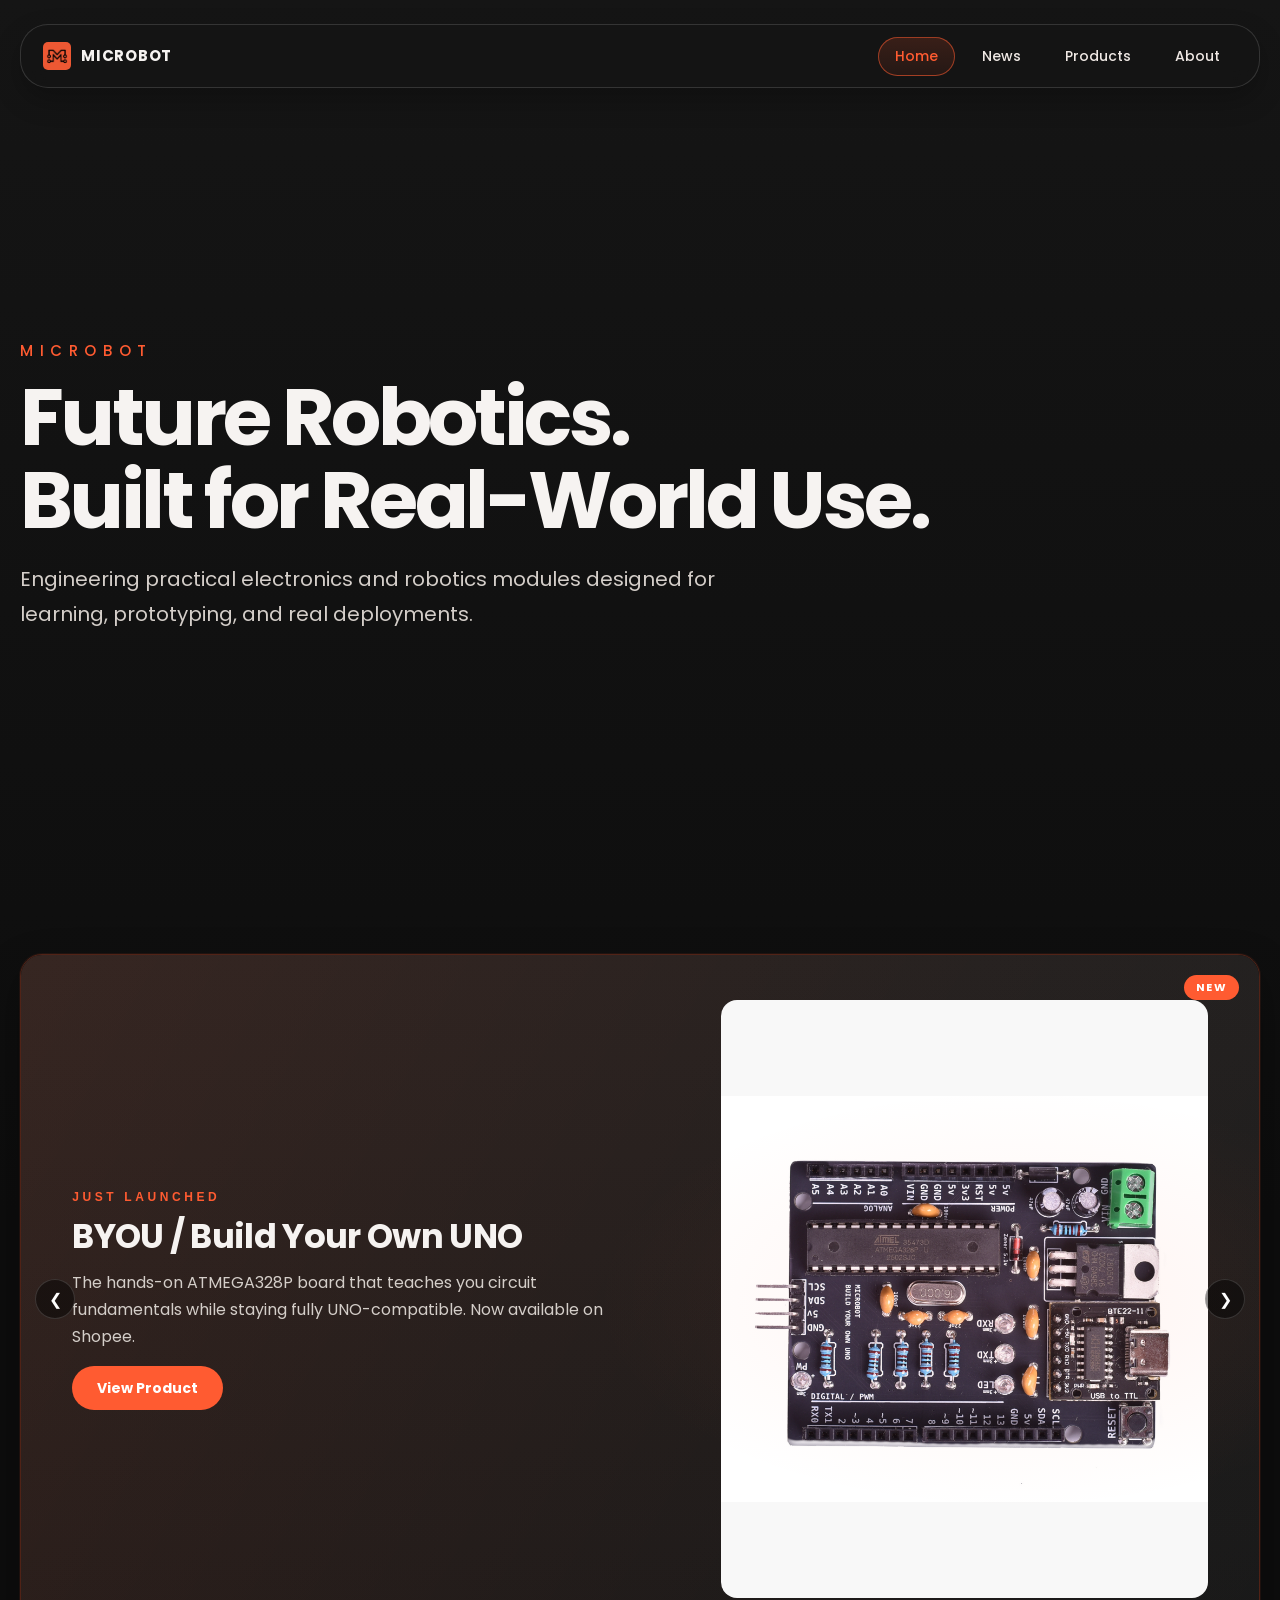
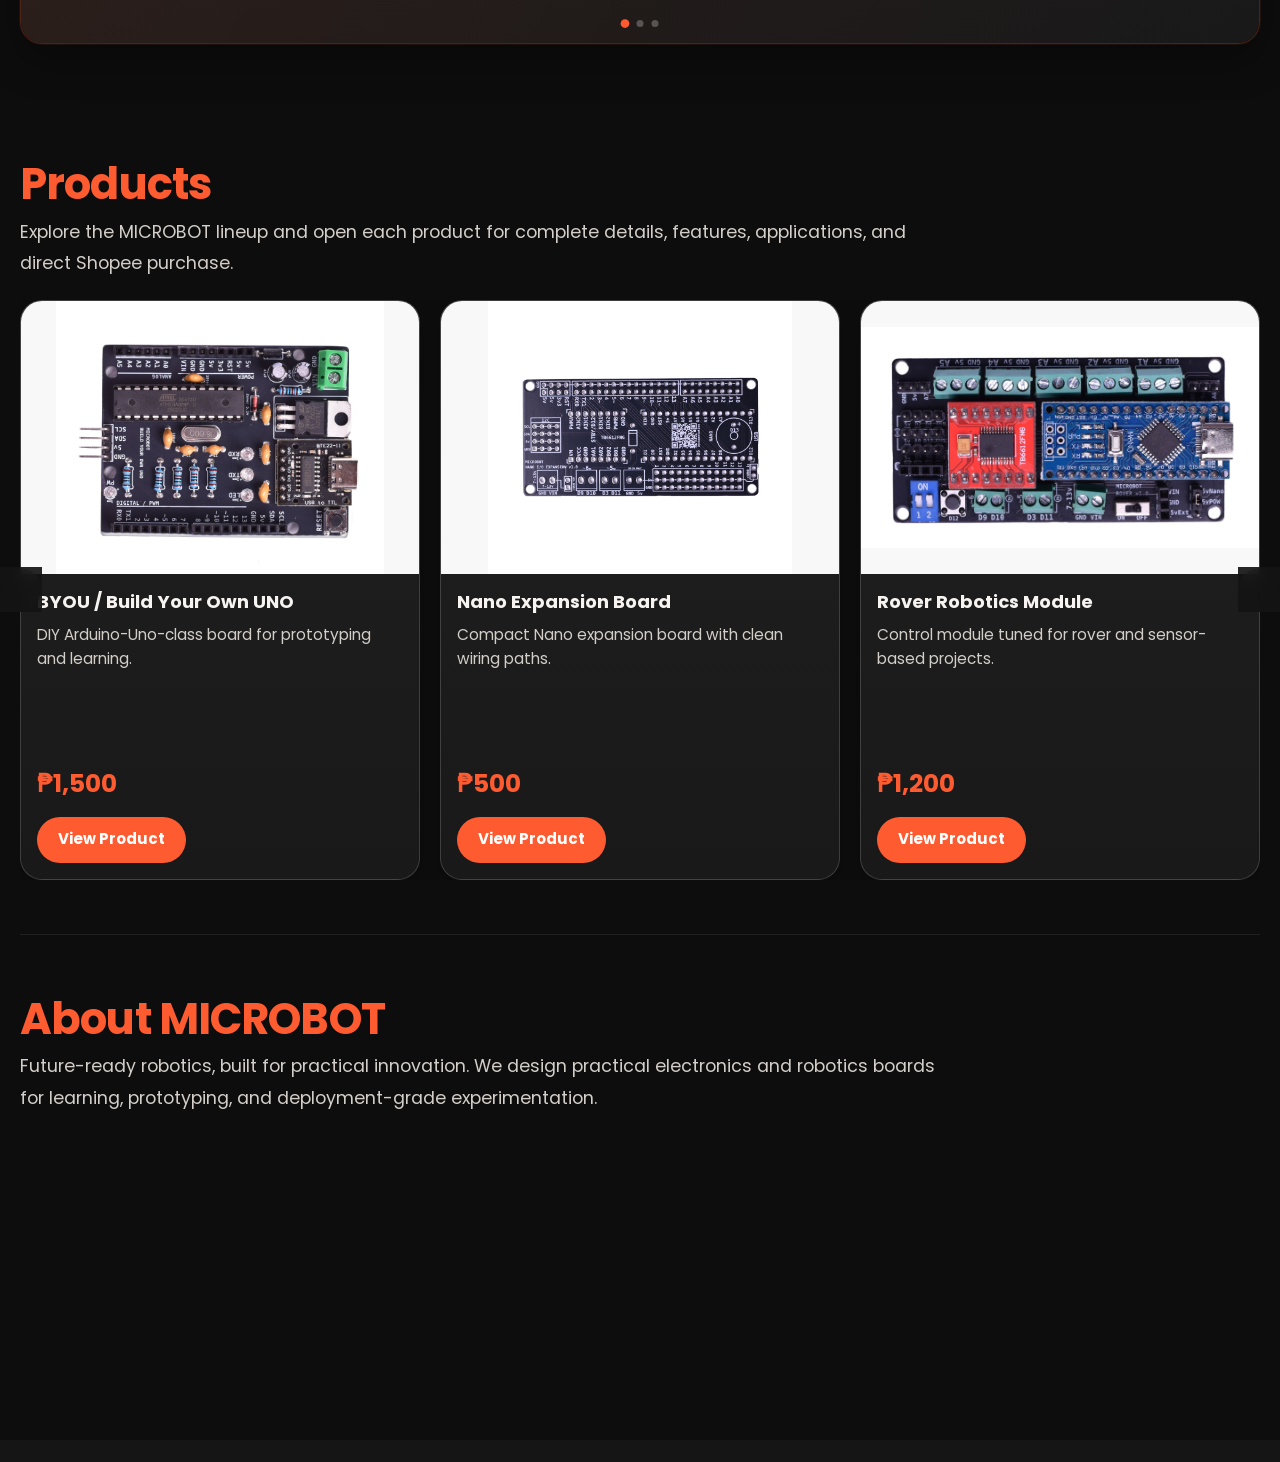
==== commit 2ec74fff: "update: apply latest changes to site" ====
--- a/index.html
+++ b/index.html
@@ -85,9 +85,9 @@
           </div>
         </div>
 
-        <!-- Click zones -->
-        <div class="fbc-zone fbc-zone--prev" role="button" tabindex="0" aria-label="Previous slide"></div>
-        <div class="fbc-zone fbc-zone--next" role="button" tabindex="0" aria-label="Next slide"></div>
+        <!-- Nav arrows -->
+        <button class="fbc-arrow fbc-arrow--prev" type="button" aria-label="Previous slide">&#10094;</button>
+        <button class="fbc-arrow fbc-arrow--next" type="button" aria-label="Next slide">&#10095;</button>
 
         <!-- Dots -->
         <div class="fbc-dots" aria-hidden="true">
--- a/style.css
+++ b/style.css
@@ -311,7 +311,6 @@
   border-radius: var(--radius-lg);
   overflow: hidden;
   box-shadow: 0 0 0 1px rgba(255, 91, 49, 0.08), 0 16px 40px rgba(0, 0, 0, 0.32);
-  cursor: pointer;
   user-select: none;
 }
 
@@ -436,7 +435,7 @@
   width: fit-content;
   transition: transform 0.18s ease, filter 0.18s ease;
   position: relative;
-  z-index: 3;
+  z-index: 5;
 }
 
 .fbc-cta:hover {
@@ -460,23 +459,36 @@
   object-fit: contain;
 }
 
-/* Click zones (left = prev, right = next) */
-.fbc-zone {
+/* Nav arrows */
+.fbc-arrow {
   position: absolute;
-  top: 0;
-  bottom: 0;
-  width: 50%;
-  z-index: 4;
-}
-
-.fbc-zone--prev {
-  left: 0;
-  cursor: w-resize;
-}
-
-.fbc-zone--next {
-  right: 0;
-  cursor: e-resize;
+  top: 50%;
+  transform: translateY(-50%);
+  z-index: 6;
+  width: 40px;
+  height: 40px;
+  border-radius: 50%;
+  border: 1px solid rgba(255, 255, 255, 0.15);
+  background: rgba(0, 0, 0, 0.45);
+  color: #fff;
+  font-size: 16px;
+  cursor: pointer;
+  display: flex;
+  align-items: center;
+  justify-content: center;
+  transition: background 0.18s ease;
+}
+
+.fbc-arrow:hover {
+  background: rgba(255, 91, 49, 0.75);
+}
+
+.fbc-arrow--prev {
+  left: 14px;
+}
+
+.fbc-arrow--next {
+  right: 14px;
 }
 
 /* Dots */
